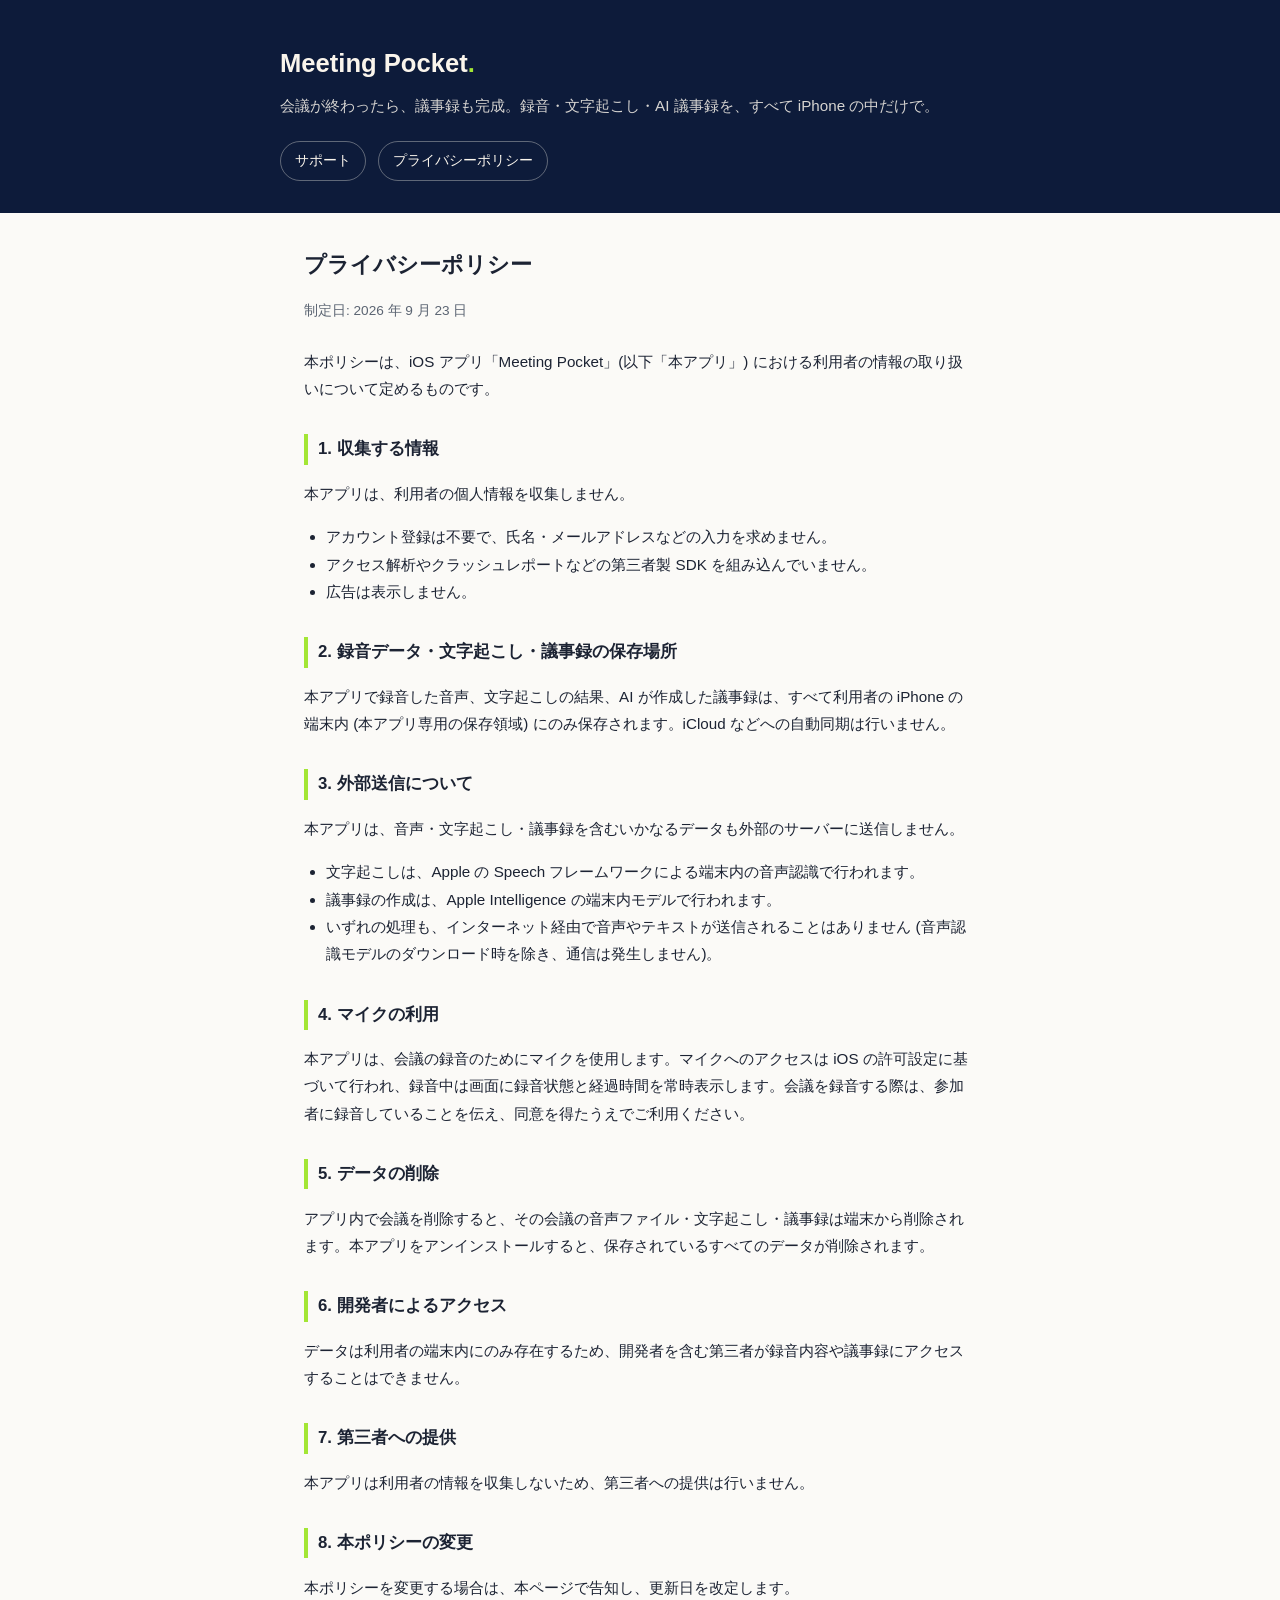
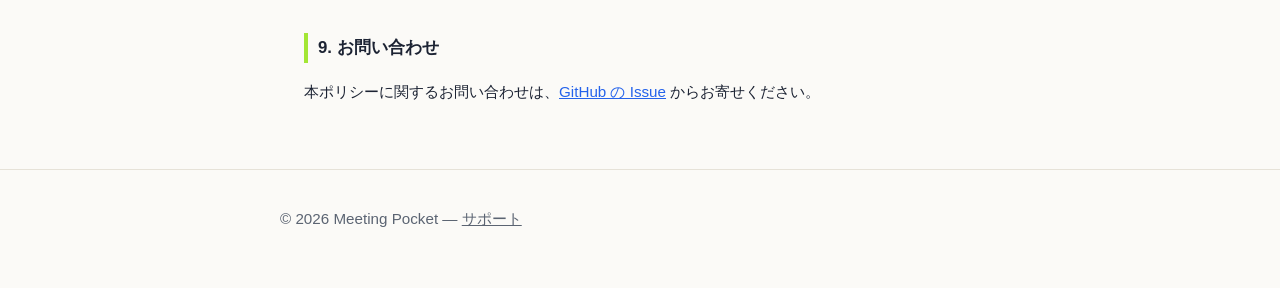
==== privacy.html @ 260bde5e "Add support page and privacy policy for Meeting Pocket Co-Authored-By: Claude Fable 5 <noreply@anthr" ====
<!DOCTYPE html>
<html lang="ja">
<head>
<meta charset="utf-8">
<meta name="viewport" content="width=device-width, initial-scale=1">
<title>プライバシーポリシー | Meeting Pocket</title>
<link rel="stylesheet" href="style.css">
</head>
<body>
<header>
  <div class="header-inner">
    <p class="app-name">Meeting Pocket<span class="dot">.</span></p>
    <p class="tagline">会議が終わったら、議事録も完成。録音・文字起こし・AI 議事録を、すべて iPhone の中だけで。</p>
    <nav>
      <a href="./">サポート</a>
      <a href="privacy.html">プライバシーポリシー</a>
    </nav>
  </div>
</header>
<main>
  <h1>プライバシーポリシー</h1>
  <p class="updated">制定日: 2026 年 9 月 23 日</p>

  <p>本ポリシーは、iOS アプリ「Meeting Pocket」(以下「本アプリ」) における利用者の情報の取り扱いについて定めるものです。</p>

  <h2>1. 収集する情報</h2>
  <p>本アプリは、利用者の個人情報を収集しません。</p>
  <ul>
    <li>アカウント登録は不要で、氏名・メールアドレスなどの入力を求めません。</li>
    <li>アクセス解析やクラッシュレポートなどの第三者製 SDK を組み込んでいません。</li>
    <li>広告は表示しません。</li>
  </ul>

  <h2>2. 録音データ・文字起こし・議事録の保存場所</h2>
  <p>本アプリで録音した音声、文字起こしの結果、AI が作成した議事録は、すべて利用者の iPhone の端末内 (本アプリ専用の保存領域) にのみ保存されます。iCloud などへの自動同期は行いません。</p>

  <h2>3. 外部送信について</h2>
  <p>本アプリは、音声・文字起こし・議事録を含むいかなるデータも外部のサーバーに送信しません。</p>
  <ul>
    <li>文字起こしは、Apple の Speech フレームワークによる端末内の音声認識で行われます。</li>
    <li>議事録の作成は、Apple Intelligence の端末内モデルで行われます。</li>
    <li>いずれの処理も、インターネット経由で音声やテキストが送信されることはありません (音声認識モデルのダウンロード時を除き、通信は発生しません)。</li>
  </ul>

  <h2>4. マイクの利用</h2>
  <p>本アプリは、会議の録音のためにマイクを使用します。マイクへのアクセスは iOS の許可設定に基づいて行われ、録音中は画面に録音状態と経過時間を常時表示します。会議を録音する際は、参加者に録音していることを伝え、同意を得たうえでご利用ください。</p>

  <h2>5. データの削除</h2>
  <p>アプリ内で会議を削除すると、その会議の音声ファイル・文字起こし・議事録は端末から削除されます。本アプリをアンインストールすると、保存されているすべてのデータが削除されます。</p>

  <h2>6. 開発者によるアクセス</h2>
  <p>データは利用者の端末内にのみ存在するため、開発者を含む第三者が録音内容や議事録にアクセスすることはできません。</p>

  <h2>7. 第三者への提供</h2>
  <p>本アプリは利用者の情報を収集しないため、第三者への提供は行いません。</p>

  <h2>8. 本ポリシーの変更</h2>
  <p>本ポリシーを変更する場合は、本ページで告知し、更新日を改定します。</p>

  <h2>9. お問い合わせ</h2>
  <p>本ポリシーに関するお問い合わせは、<a href="https://github.com/ndmxjp/meeting-pocket-site/issues" rel="noopener">GitHub の Issue</a> からお寄せください。</p>
</main>
<footer>
  <div class="footer-inner">
    <p>© 2026 Meeting Pocket — <a href="./">サポート</a></p>
  </div>
</footer>
</body>
</html>
---- style.css ----
:root {
  --navy: #0d1b3a;
  --cream: #faf5ec;
  --lime: #a3e635;
  --text: #1c2333;
  --muted: #5b6472;
  --bg: #fbfaf7;
  --card: #ffffff;
  --border: #e6e2d8;
}
@media (prefers-color-scheme: dark) {
  :root {
    --text: #eef1f6;
    --muted: #9aa3b2;
    --bg: #0b1226;
    --card: #14203f;
    --border: #24335c;
  }
}
* { box-sizing: border-box; }
body {
  margin: 0;
  background: var(--bg);
  color: var(--text);
  font-family: -apple-system, BlinkMacSystemFont, "Hiragino Sans", "Yu Gothic", sans-serif;
  line-height: 1.8;
}
header {
  background: var(--navy);
  color: var(--cream);
  padding: 40px 24px 32px;
}
.header-inner, main, footer .footer-inner {
  max-width: 720px;
  margin: 0 auto;
}
header .app-name {
  font-size: 1.6rem;
  font-weight: 700;
  margin: 0;
}
header .app-name .dot { color: var(--lime); }
header .tagline {
  margin: 6px 0 0;
  opacity: 0.85;
  font-size: 0.95rem;
}
nav { margin-top: 16px; font-size: 0.9rem; }
nav a {
  color: var(--cream);
  text-decoration: none;
  border: 1px solid rgba(250, 245, 236, 0.35);
  border-radius: 999px;
  padding: 6px 14px;
  margin-right: 8px;
  display: inline-block;
  margin-top: 6px;
}
nav a:hover { background: rgba(250, 245, 236, 0.12); }
main { padding: 32px 24px 48px; }
h1 { font-size: 1.4rem; margin: 0 0 4px; }
.updated { color: var(--muted); font-size: 0.85rem; margin-bottom: 24px; }
h2 {
  font-size: 1.05rem;
  margin: 32px 0 8px;
  padding-left: 10px;
  border-left: 4px solid var(--lime);
}
p, li { font-size: 0.95rem; }
ul { padding-left: 1.4em; }
a { color: #2563eb; }
@media (prefers-color-scheme: dark) { a { color: #7ea6ff; } }
.card {
  background: var(--card);
  border: 1px solid var(--border);
  border-radius: 12px;
  padding: 16px 20px;
  margin: 12px 0;
}
.card h3 { margin: 0 0 6px; font-size: 0.98rem; }
.card p { margin: 0; color: var(--muted); }
footer {
  border-top: 1px solid var(--border);
  color: var(--muted);
  font-size: 0.8rem;
  padding: 20px 24px 40px;
}
footer a { color: inherit; }
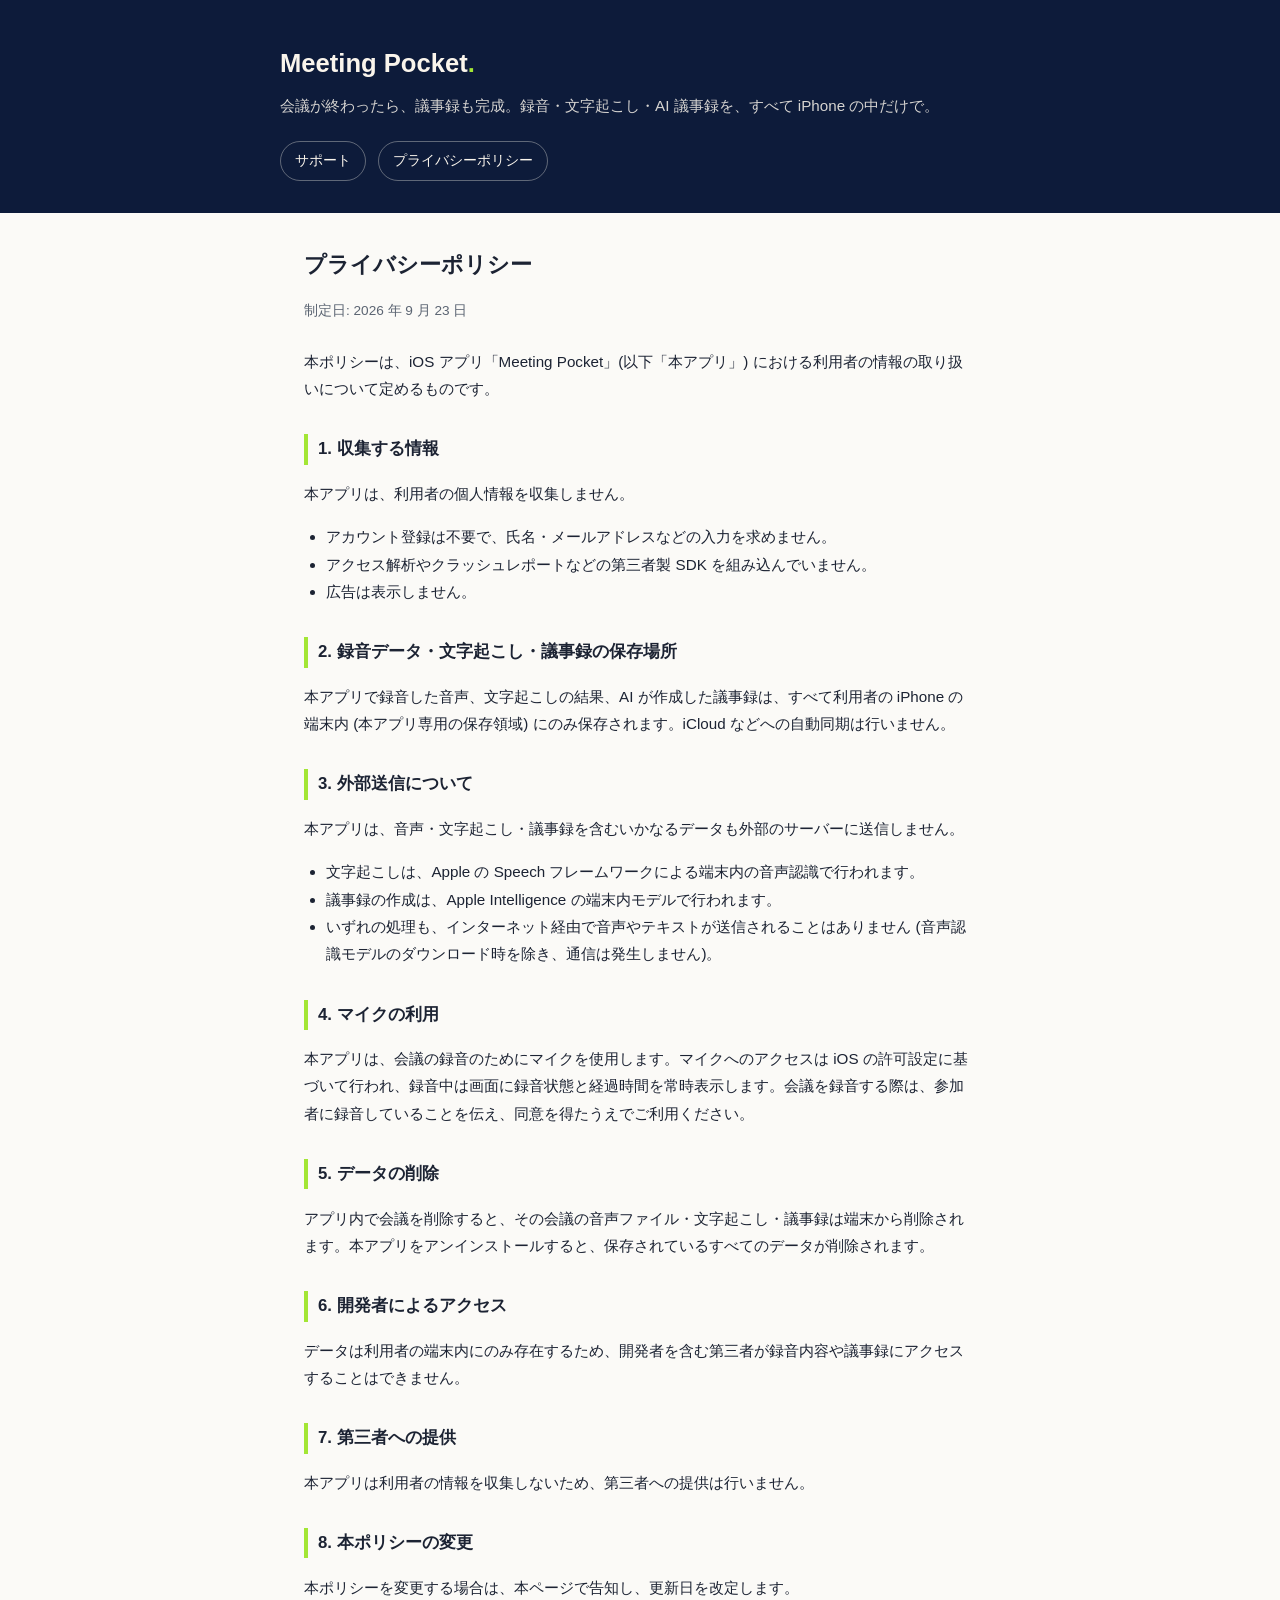
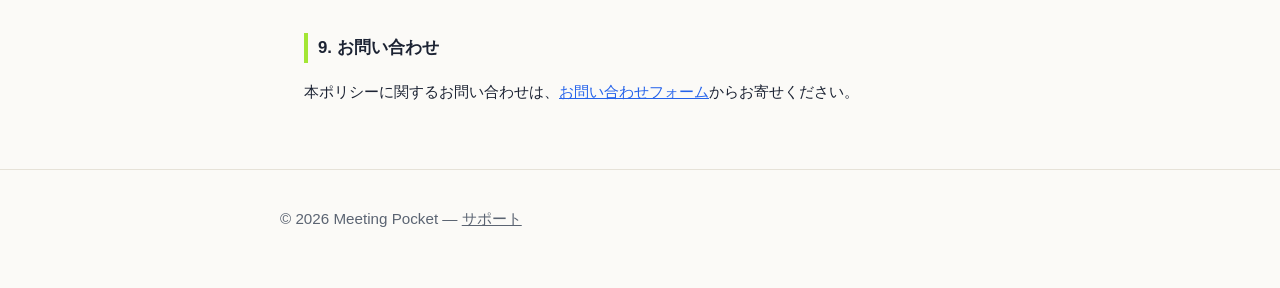
==== commit a83de20c: "Point contact sections at the Google inquiry form Co-Authored-By: Claude Fable 5 <noreply@anthropic." ====
--- a/privacy.html
+++ b/privacy.html
@@ -58,7 +58,7 @@
   <p>本ポリシーを変更する場合は、本ページで告知し、更新日を改定します。</p>
 
   <h2>9. お問い合わせ</h2>
-  <p>本ポリシーに関するお問い合わせは、<a href="https://github.com/ndmxjp/meeting-pocket-site/issues" rel="noopener">GitHub の Issue</a> からお寄せください。</p>
+  <p>本ポリシーに関するお問い合わせは、<a href="https://forms.gle/XFcpqjkCaM79RWrL9" rel="noopener">お問い合わせフォーム</a>からお寄せください。</p>
 </main>
 <footer>
   <div class="footer-inner">
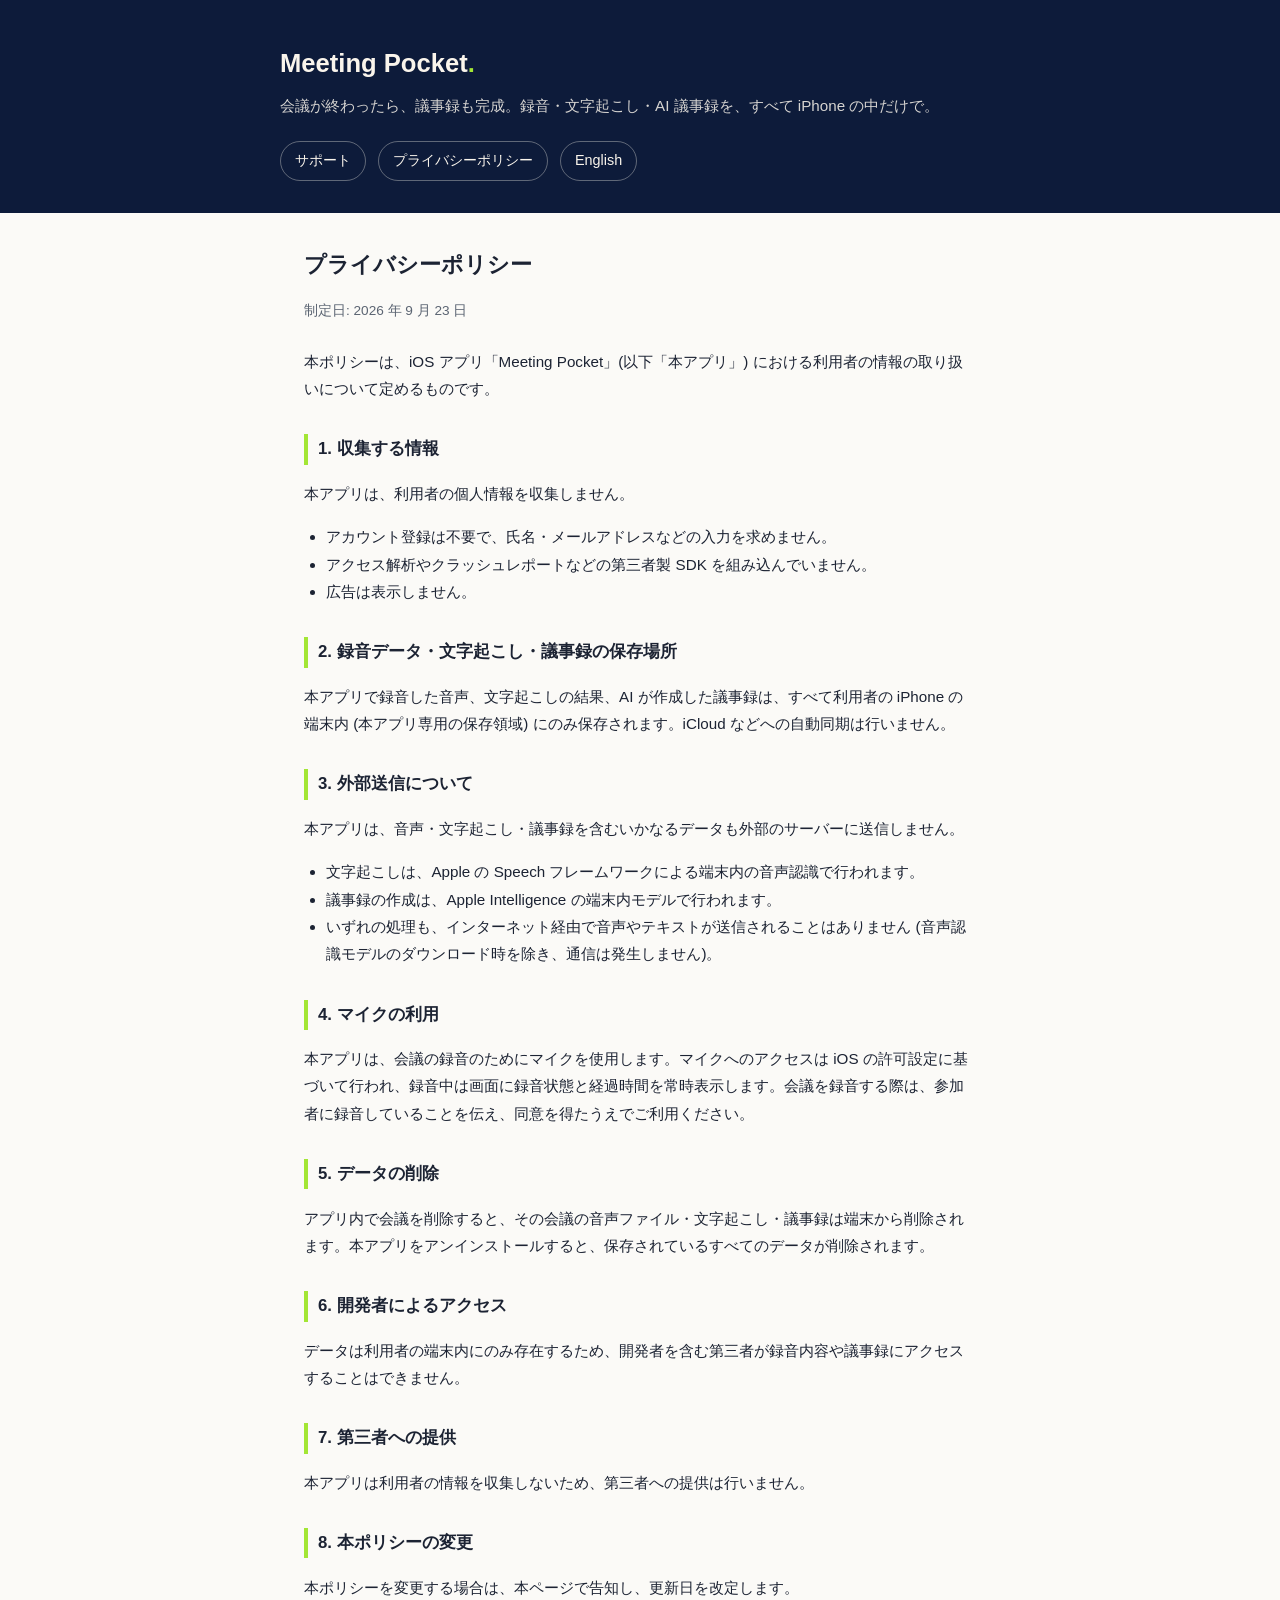
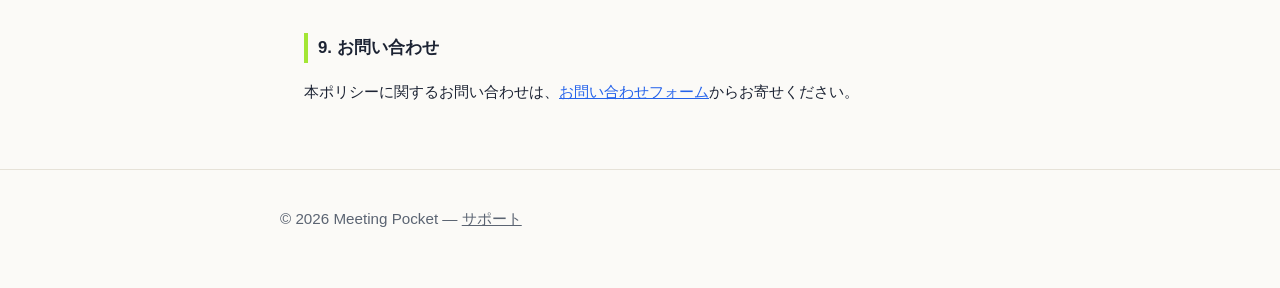
==== commit 15251a07: "Add English support and privacy pages Add /en/ with the support FAQ and privacy policy in English, l" ====
--- a/privacy.html
+++ b/privacy.html
@@ -5,6 +5,9 @@
 <meta name="viewport" content="width=device-width, initial-scale=1">
 <title>プライバシーポリシー | Meeting Pocket</title>
 <link rel="stylesheet" href="style.css">
+<link rel="alternate" hreflang="ja" href="https://ndmxjp.github.io/meeting-pocket-site/privacy.html">
+<link rel="alternate" hreflang="en" href="https://ndmxjp.github.io/meeting-pocket-site/en/privacy.html">
+<link rel="alternate" hreflang="x-default" href="https://ndmxjp.github.io/meeting-pocket-site/privacy.html">
 </head>
 <body>
 <header>
@@ -14,6 +17,7 @@
     <nav>
       <a href="./">サポート</a>
       <a href="privacy.html">プライバシーポリシー</a>
+      <a href="en/privacy.html" lang="en">English</a>
     </nav>
   </div>
 </header>
